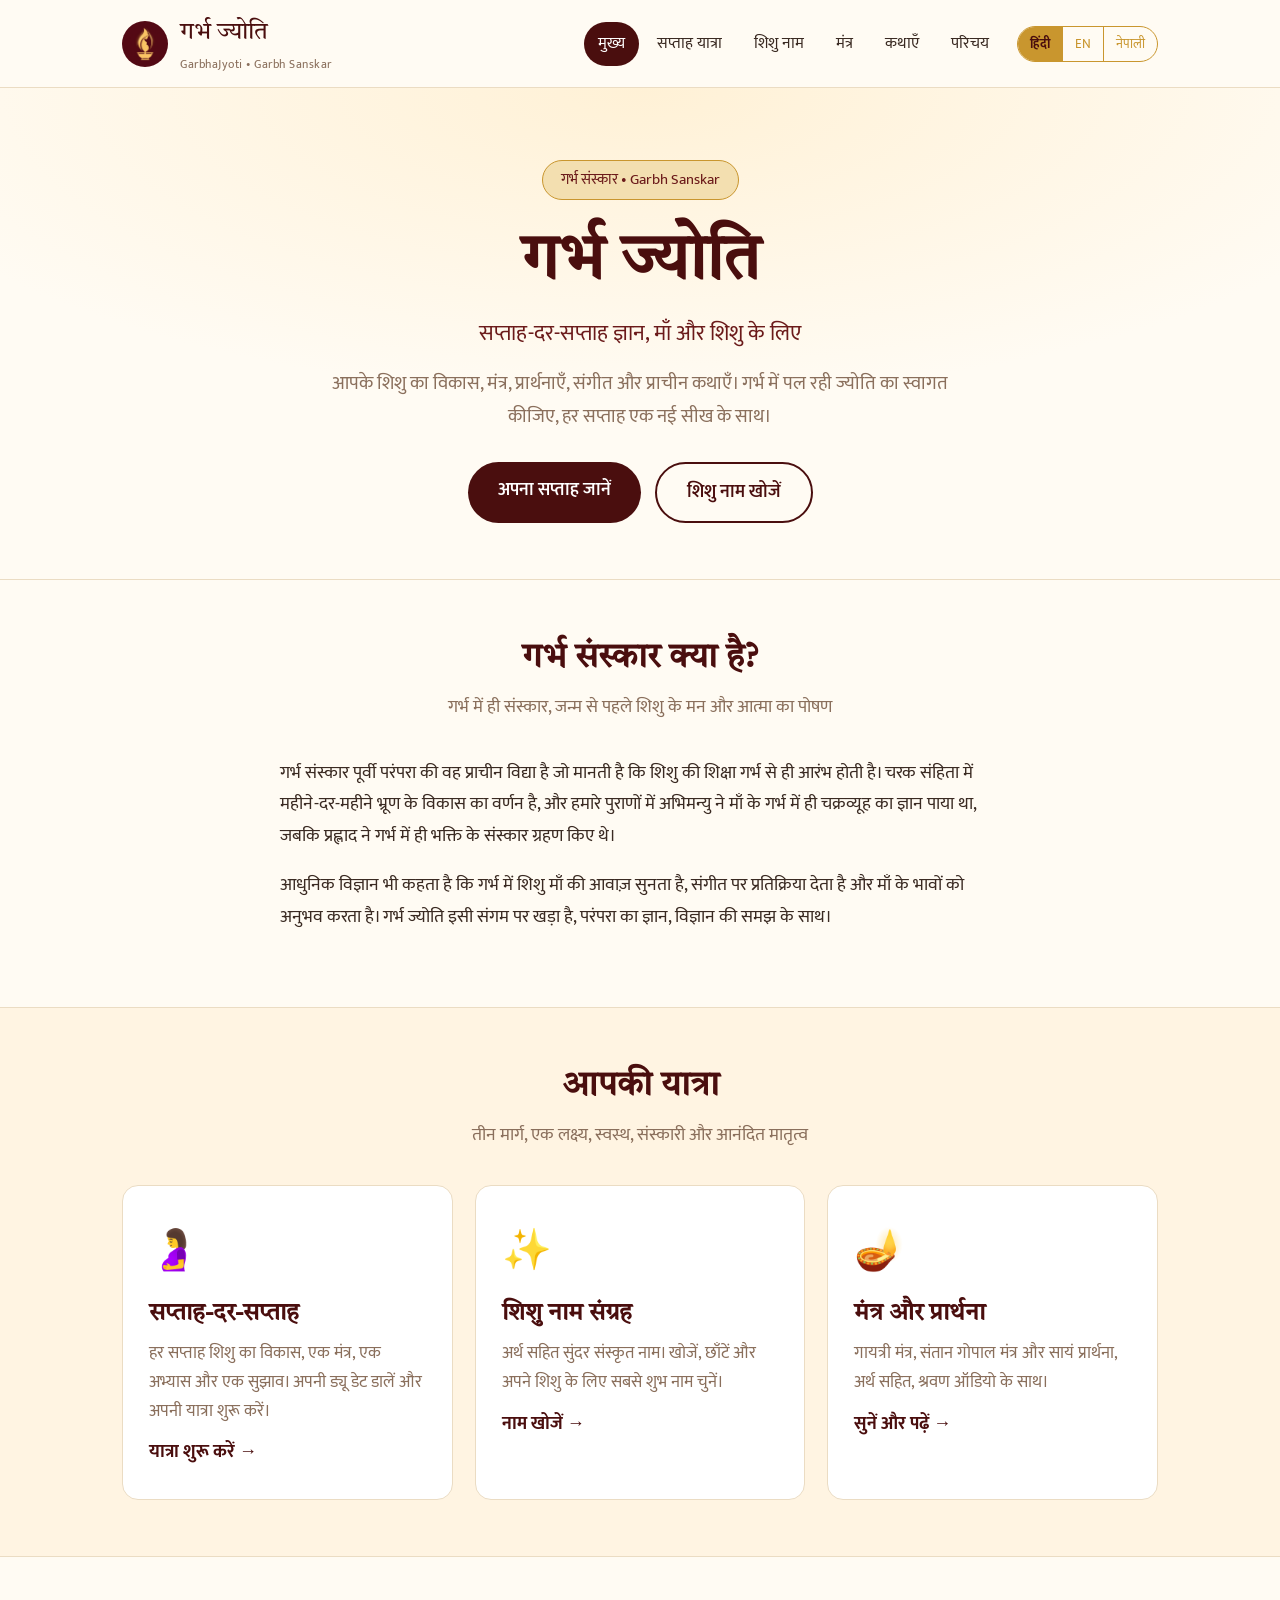
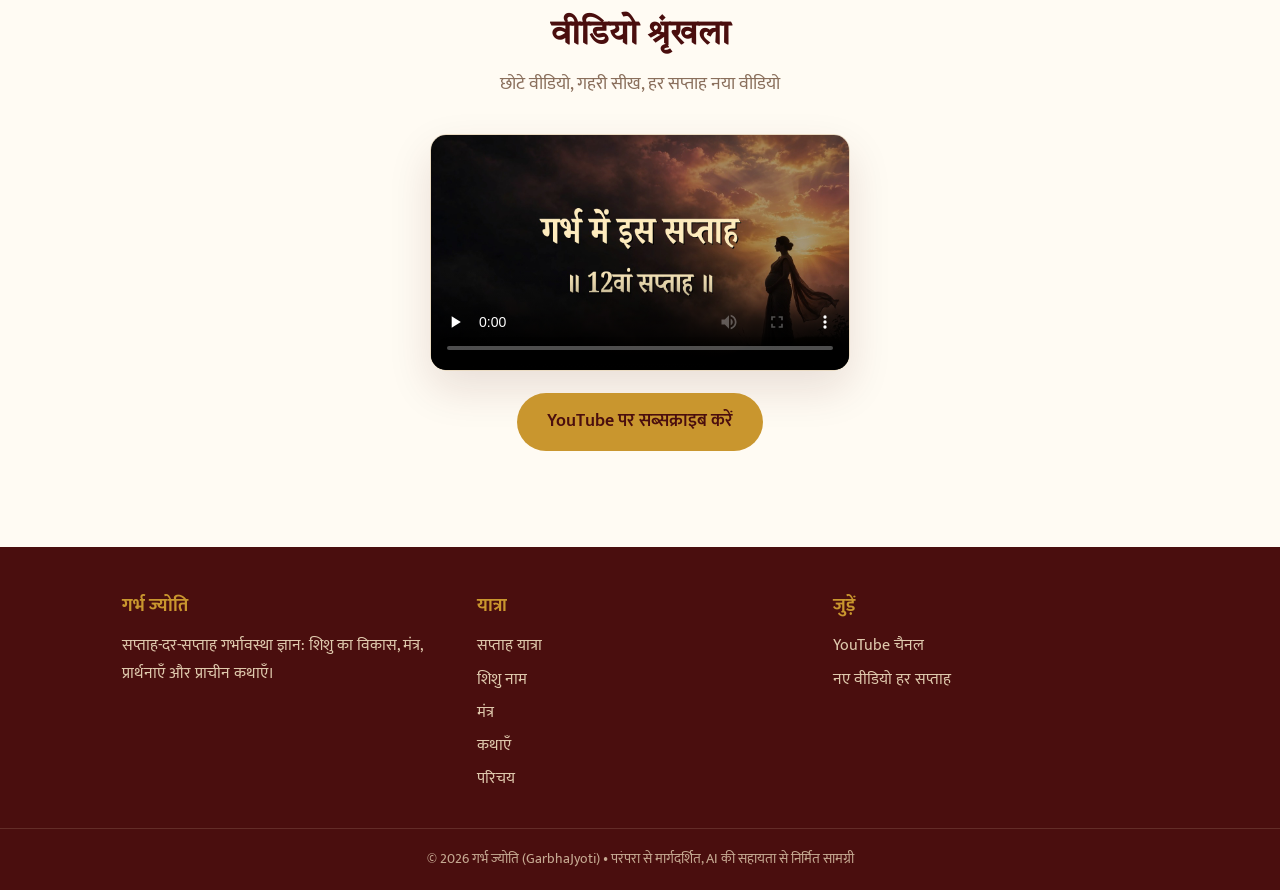
==== index.html @ 6e211eab "Bump asset versions for clean cache rollout (i18n v5, weeks v3, stories v2)" ====
<!DOCTYPE html>
<html lang="hi">
<head>
<meta charset="UTF-8">
<meta name="viewport" content="width=device-width, initial-scale=1.0">
<title>गर्भ ज्योति | Garbh Sanskar, सप्ताह-दर-सप्ताह गर्भावस्था ज्ञान</title>
<meta name="description" content="गर्भ ज्योति: शिशु का सप्ताह-दर-सप्ताह विकास, मंत्र, प्रार्थनाएँ, शिशु नाम और प्राचीन कथाएँ। गर्भ संस्कार की परंपरा, आधुनिक विज्ञान के साथ।">
<link rel="preconnect" href="https://fonts.googleapis.com">
<link rel="preconnect" href="https://fonts.gstatic.com" crossorigin>
<link href="https://fonts.googleapis.com/css2?family=Tiro+Devanagari+Hindi&family=Mukta:wght@400;500;600;700&display=swap" rel="stylesheet">
<link rel="stylesheet" href="assets/style.css">
<link rel="icon" href="assets/img/logo.png">
</head>
<body>
<script src="assets/i18n.js?v=5"></script>
<script src="assets/site.js?v=3"></script>

<div class="hero">
  <div class="wrap">
    <span class="kicker" data-i18n="hero_kicker"></span>
    <h1 data-i18n="hero_title"></h1>
    <div class="tagline" data-i18n="hero_tagline"></div>
    <p class="lead" data-i18n="hero_lead"></p>
    <div class="btn-row">
      <a class="btn btn-primary" href="week.html" data-i18n="cta_week"></a>
      <a class="btn btn-outline" href="names.html" data-i18n="cta_names"></a>
    </div>
  </div>
</div>

<section class="block">
  <div class="wrap">
    <h2 data-i18n="what_t"></h2>
    <p class="sub" data-i18n="what_sub"></p>
    <div class="prose">
      <p data-i18n="what_p1"></p>
      <p data-i18n="what_p2"></p>
    </div>
  </div>
</section>

<section class="block" style="background: var(--cream2); border-top: 1px solid var(--line); border-bottom: 1px solid var(--line);">
  <div class="wrap">
    <h2 data-i18n="journey_t"></h2>
    <p class="sub" data-i18n="journey_sub"></p>
    <div class="cards">
      <a class="card" href="week.html">
        <div class="emoji">🤰</div>
        <h3 data-i18n="c1_t"></h3>
        <p data-i18n="c1_d"></p>
        <span class="go" data-i18n="c1_go"></span>
      </a>
      <a class="card" href="names.html">
        <div class="emoji">✨</div>
        <h3 data-i18n="c2_t"></h3>
        <p data-i18n="c2_d"></p>
        <span class="go" data-i18n="c2_go"></span>
      </a>
      <a class="card" href="mantras.html">
        <div class="emoji">🪔</div>
        <h3 data-i18n="c3_t"></h3>
        <p data-i18n="c3_d"></p>
        <span class="go" data-i18n="c3_go"></span>
      </a>
    </div>
  </div>
</section>

<section class="block">
  <div class="wrap">
    <h2 data-i18n="vid_t"></h2>
    <p class="sub" data-i18n="vid_sub"></p>
    <div class="video-wrap">
      <video controls preload="none" poster="assets/img/thumb-week12.jpg">
        <source src="assets/video/pilot-week12-hindi.mp4" type="video/mp4">
      </video>
    </div>
    <p style="text-align:center; margin-top: 22px;">
      <a class="btn btn-gold" href="https://www.youtube.com/@garbhajyoti" target="_blank" rel="noopener" data-i18n="cta_sub"></a>
    </p>
  </div>
</section>

</body>
</html>
---- assets/style.css ----
:root {
  --cream: #FFFBF3;
  --cream2: #FFF4E2;
  --maroon: #4A0E0E;
  --maroon2: #6B1A1A;
  --gold: #C9962E;
  --gold-soft: #F3DFB0;
  --ink: #3A2A22;
  --muted: #8A6F5C;
  --card: #FFFFFF;
  --line: #EBDCC3;
  --radius: 16px;
}
* { box-sizing: border-box; margin: 0; padding: 0; }
html { scroll-behavior: smooth; }
body {
  font-family: "Mukta", "Noto Sans Devanagari", sans-serif;
  background: var(--cream);
  color: var(--ink);
  line-height: 1.75;
  font-size: 18px;
}
h1, h2, h3, .serif {
  font-family: "Tiro Devanagari Hindi", "Noto Serif Devanagari", serif;
  color: var(--maroon);
  line-height: 1.35;
}
.wrap { max-width: 1080px; margin: 0 auto; padding: 0 22px; }

/* header */
.site-header {
  position: sticky; top: 0; z-index: 50;
  background: rgba(255, 251, 243, 0.96);
  border-bottom: 1px solid var(--line);
  backdrop-filter: blur(6px);
}
.header-inner { display: flex; align-items: center; justify-content: space-between; padding: 12px 22px; max-width: 1080px; margin: 0 auto; }
.brand { display: flex; align-items: center; gap: 12px; text-decoration: none; }
.brand img { width: 46px; height: 46px; border-radius: 50%; }
.brand-name { font-family: "Tiro Devanagari Hindi", serif; font-size: 24px; color: var(--maroon); }
.brand-name small { display: block; font-family: "Mukta", sans-serif; font-size: 12px; color: var(--muted); letter-spacing: 0.5px; }
nav.main-nav { display: flex; gap: 4px; flex-wrap: wrap; }
nav.main-nav a {
  text-decoration: none; color: var(--ink); padding: 8px 14px; border-radius: 999px; font-size: 16px;
}
nav.main-nav a:hover { background: var(--cream2); }
nav.main-nav a.active { background: var(--maroon); color: #fff; }

/* hero */
.hero {
  background: radial-gradient(ellipse 90% 90% at 50% 0%, #FFF1D6 0%, var(--cream) 70%);
  text-align: center; padding: 72px 22px 56px;
  border-bottom: 1px solid var(--line);
}
.hero .kicker {
  display: inline-block; font-size: 15px; color: var(--maroon2);
  background: var(--gold-soft); border: 1px solid var(--gold);
  padding: 6px 18px; border-radius: 999px; margin-bottom: 20px;
}
.hero h1 { font-size: clamp(40px, 6vw, 64px); margin-bottom: 8px; }
.hero .tagline { font-size: 22px; color: var(--maroon2); margin-bottom: 14px; }
.hero p.lead { max-width: 640px; margin: 0 auto 28px; color: var(--muted); font-size: 19px; }
.btn-row { display: flex; gap: 14px; justify-content: center; flex-wrap: wrap; }
.btn {
  display: inline-block; text-decoration: none; padding: 13px 30px; border-radius: 999px;
  font-size: 18px; font-weight: 600; transition: transform 0.15s ease;
}
.btn:hover { transform: translateY(-2px); }
.btn-primary { background: var(--maroon); color: #fff; }
.btn-gold { background: var(--gold); color: var(--maroon); }
.btn-outline { border: 2px solid var(--maroon); color: var(--maroon); }

/* sections */
section.block { padding: 56px 0; }
section.block h2 { font-size: 34px; margin-bottom: 10px; text-align: center; }
section.block .sub { text-align: center; color: var(--muted); max-width: 640px; margin: 0 auto 34px; }
.cards { display: grid; grid-template-columns: repeat(auto-fit, minmax(280px, 1fr)); gap: 22px; }
.card {
  background: var(--card); border: 1px solid var(--line); border-radius: var(--radius);
  padding: 30px 26px; text-decoration: none; color: inherit; display: block;
  transition: transform 0.15s ease, box-shadow 0.15s ease;
}
a.card:hover { transform: translateY(-4px); box-shadow: 0 14px 34px rgba(74, 14, 14, 0.10); }
.card .emoji { font-size: 40px; margin-bottom: 12px; }
.card h3 { font-size: 24px; margin-bottom: 8px; }
.card p { color: var(--muted); font-size: 16.5px; }
.card .go { color: var(--maroon); font-weight: 700; margin-top: 12px; display: inline-block; }

.prose { max-width: 720px; margin: 0 auto; }
.prose p { margin-bottom: 18px; }
.prose h2 { text-align: left; margin: 34px 0 12px; font-size: 28px; }

/* week page */
.tracker {
  background: var(--maroon); color: #FFEFD2; border-radius: var(--radius);
  padding: 34px 30px; margin: 34px 0; text-align: center;
}
.tracker h2 { color: #FFEFD2; margin-bottom: 6px; }
.tracker p { opacity: 0.85; margin-bottom: 18px; }
.tracker input[type="date"] {
  font-size: 18px; padding: 12px 18px; border-radius: 12px; border: none; margin-right: 10px;
  font-family: inherit;
}
.weeknav { display: flex; flex-wrap: wrap; gap: 8px; justify-content: center; margin: 26px 0 8px; }
.weeknav button {
  width: 46px; height: 46px; border-radius: 12px; border: 1px solid var(--line);
  background: #fff; font-size: 16px; cursor: pointer; font-family: inherit; color: var(--muted);
}
.weeknav button.ready { background: var(--cream2); border-color: var(--gold); color: var(--maroon); font-weight: 700; }
.weeknav button.sel { background: var(--maroon); color: #fff; border-color: var(--maroon); }
.week-detail {
  background: var(--card); border: 1px solid var(--line); border-radius: var(--radius);
  padding: 36px 32px; margin-top: 26px;
}
.week-detail .wk { font-size: 15px; color: var(--gold); font-weight: 700; letter-spacing: 1px; }
.week-detail h2 { text-align: left; font-size: 32px; margin: 4px 0 16px; }
.fact { display: flex; gap: 14px; margin-bottom: 18px; }
.fact .ic { font-size: 26px; flex-shrink: 0; }
.fact h4 { font-size: 17px; color: var(--maroon2); margin-bottom: 2px; }
.fact p { font-size: 17px; }
.soon { text-align: center; padding: 40px 20px; color: var(--muted); }

/* names */
.filters { display: flex; gap: 10px; flex-wrap: wrap; justify-content: center; margin: 26px 0; align-items: center; }
.filters input[type="search"] {
  font-size: 18px; padding: 12px 20px; border-radius: 999px; border: 1px solid var(--line);
  width: min(420px, 90%); font-family: inherit; background: #fff;
}
.pill {
  border: 1px solid var(--line); background: #fff; border-radius: 999px; padding: 10px 20px;
  font-size: 16px; cursor: pointer; font-family: inherit;
}
.pill.sel { background: var(--maroon); color: #fff; border-color: var(--maroon); }
.name-grid { display: grid; grid-template-columns: repeat(auto-fill, minmax(240px, 1fr)); gap: 16px; margin-top: 10px; }
.name-card { background: var(--card); border: 1px solid var(--line); border-radius: 14px; padding: 20px; }
.name-card .nm { font-family: "Tiro Devanagari Hindi", serif; font-size: 24px; color: var(--maroon); }
.name-card .lt { font-size: 14px; color: var(--muted); letter-spacing: 0.5px; }
.name-card .mn { margin-top: 8px; font-size: 16.5px; }
.name-card .tags { margin-top: 10px; display: flex; gap: 8px; flex-wrap: wrap; }
.tag { font-size: 13px; background: var(--cream2); border: 1px solid var(--gold-soft); color: var(--maroon2); padding: 3px 12px; border-radius: 999px; }
.count { text-align: center; color: var(--muted); margin-top: 18px; }

/* mantras */
.mantra-card {
  background: var(--card); border: 1px solid var(--line); border-radius: var(--radius);
  padding: 34px 32px; margin-bottom: 26px;
}
.mantra-card h3 { font-size: 26px; margin-bottom: 4px; }
.mantra-card .when { color: var(--muted); font-size: 15.5px; margin-bottom: 16px; }
.mantra-text {
  font-family: "Tiro Devanagari Hindi", serif; font-size: 23px; color: var(--maroon);
  background: var(--cream2); border-radius: 12px; padding: 22px 24px; margin-bottom: 16px; line-height: 2;
}
.mantra-card .meaning { margin-bottom: 16px; }
.mantra-card .meaning h4 { color: var(--maroon2); font-size: 16px; margin-bottom: 2px; }
audio { width: 100%; margin-top: 6px; }

/* video */
.video-wrap { max-width: 420px; margin: 0 auto; border-radius: var(--radius); overflow: hidden; border: 1px solid var(--line); box-shadow: 0 18px 44px rgba(74,14,14,.12); }
.video-wrap video { width: 100%; display: block; }

/* footer */
footer.site-footer { background: var(--maroon); color: #EFDDBE; margin-top: 40px; }
.footer-inner { max-width: 1080px; margin: 0 auto; padding: 44px 22px 30px; display: grid; grid-template-columns: repeat(auto-fit, minmax(240px, 1fr)); gap: 30px; }
footer.site-footer h4 { color: var(--gold); margin-bottom: 10px; font-size: 18px; }
footer.site-footer a { color: #EFDDBE; text-decoration: none; }
footer.site-footer a:hover { text-decoration: underline; }
footer.site-footer p, footer.site-footer li { font-size: 15.5px; opacity: 0.9; }
footer.site-footer ul { list-style: none; }
footer.site-footer li { margin-bottom: 6px; }
.copyright { text-align: center; padding: 18px; border-top: 1px solid rgba(239,221,190,.2); font-size: 14px; opacity: 0.75; }

@media (max-width: 720px) {
  body { font-size: 17px; }
  nav.main-nav a { padding: 6px 10px; font-size: 15px; }
  .brand-name { font-size: 20px; }
  .week-detail { padding: 26px 20px; }
  .tracker input[type="date"] { margin-bottom: 10px; width: 100%; }
}

/* Language toggle */
.nav-wrap { display: flex; align-items: center; gap: 14px; }
.lang-toggle { display: flex; border: 1.5px solid var(--gold); border-radius: 999px; overflow: hidden; }
.lang-toggle button { background: transparent; border: 0; color: var(--gold); font-family: inherit; font-size: 0.82rem; padding: 6px 12px; cursor: pointer; }
.lang-toggle button + button { border-left: 1px solid var(--gold); }
.lang-toggle button.sel { background: var(--gold); color: var(--maroon); font-weight: 700; }
@media (max-width: 720px) {
  .nav-wrap { width: 100%; justify-content: space-between; }
  .header-inner { flex-wrap: wrap; }
}
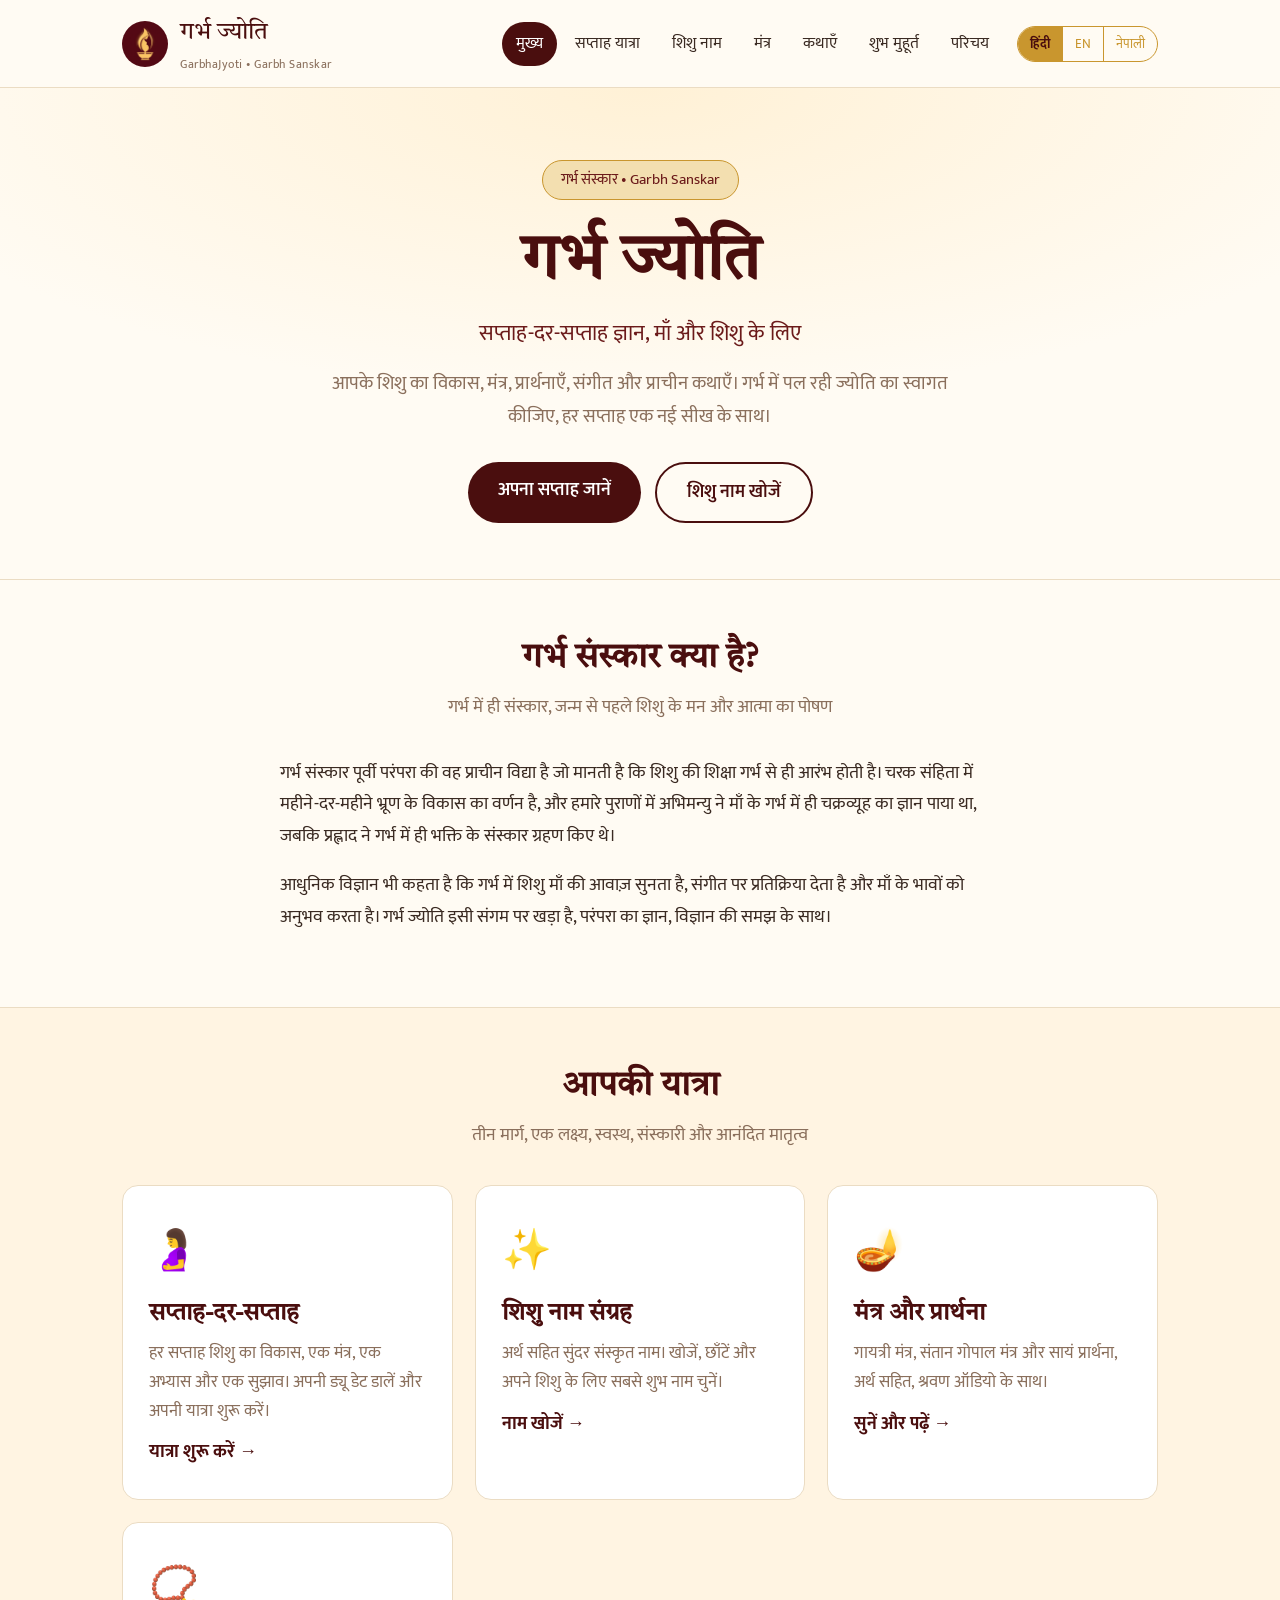
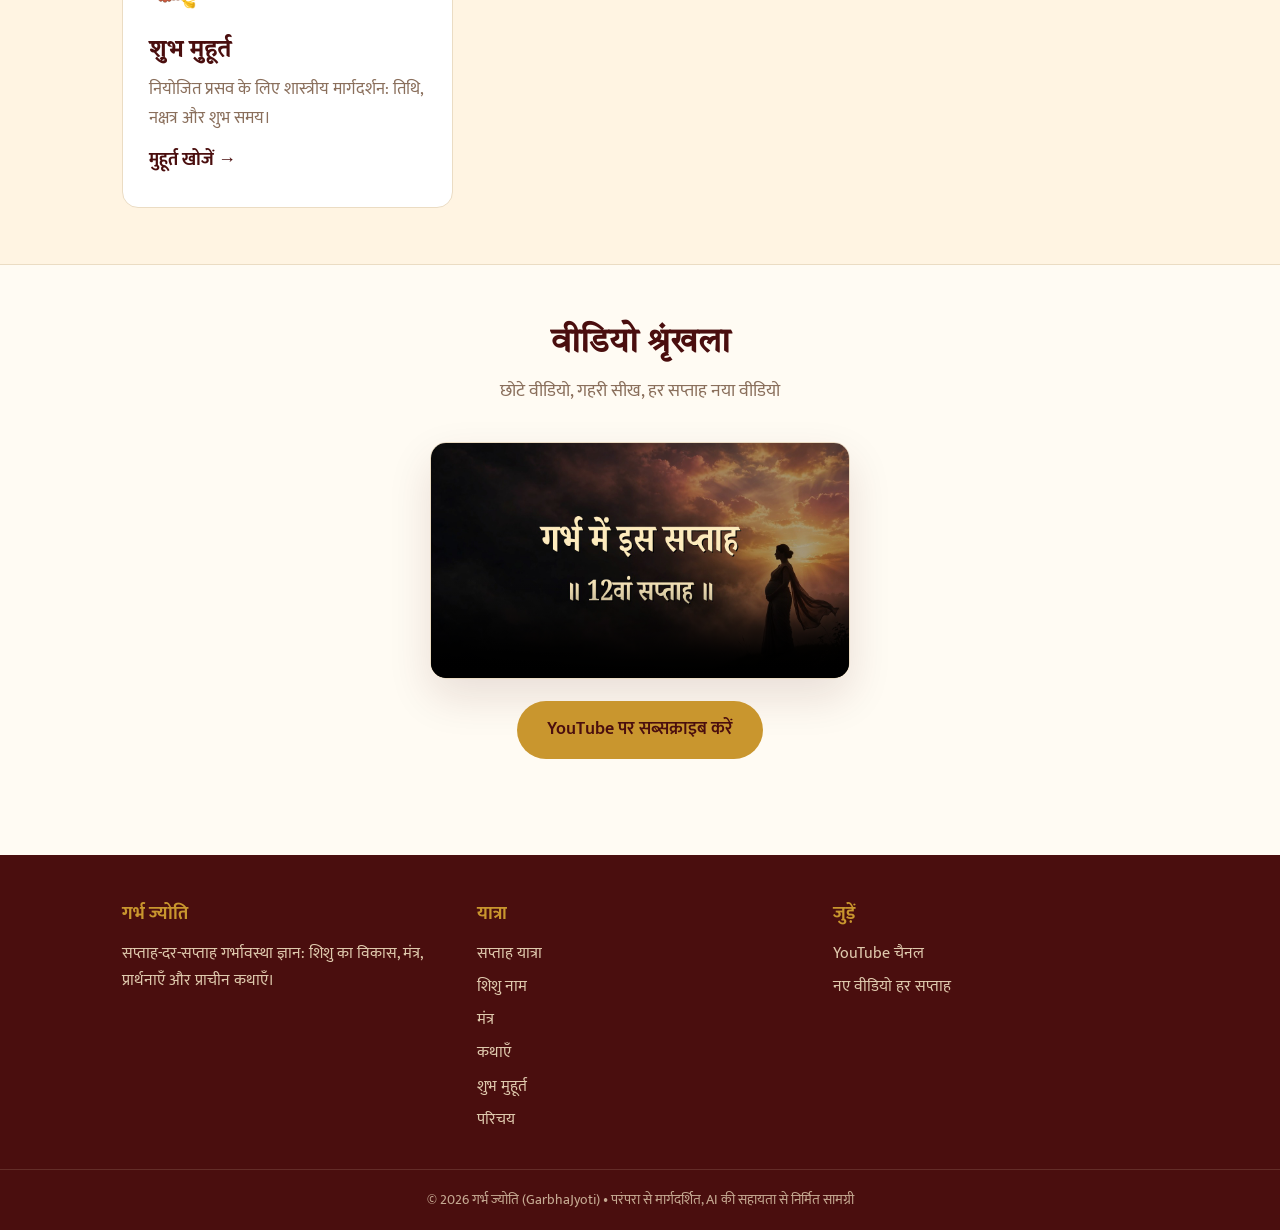
==== commit d8c68f91: "Add Shubh Muhurta page: auspicious timing for planned delivery (panchanga, lagna, numerology, time z" ====
--- a/index.html
+++ b/index.html
@@ -12,8 +12,8 @@
 <link rel="icon" href="assets/img/logo.png">
 </head>
 <body>
-<script src="assets/i18n.js?v=5"></script>
-<script src="assets/site.js?v=3"></script>
+<script src="assets/i18n.min.js?v=10"></script>
+<script src="assets/site.min.js?v=10"></script>
 
 <div class="hero">
   <div class="wrap">
@@ -62,6 +62,12 @@
         <p data-i18n="c3_d"></p>
         <span class="go" data-i18n="c3_go"></span>
       </a>
+      <a class="card" href="shubh-muhurta.html">
+        <div class="emoji">📿</div>
+        <h3 data-i18n="c4_t"></h3>
+        <p data-i18n="c4_d"></p>
+        <span class="go" data-i18n="c4_go"></span>
+      </a>
     </div>
   </div>
 </section>
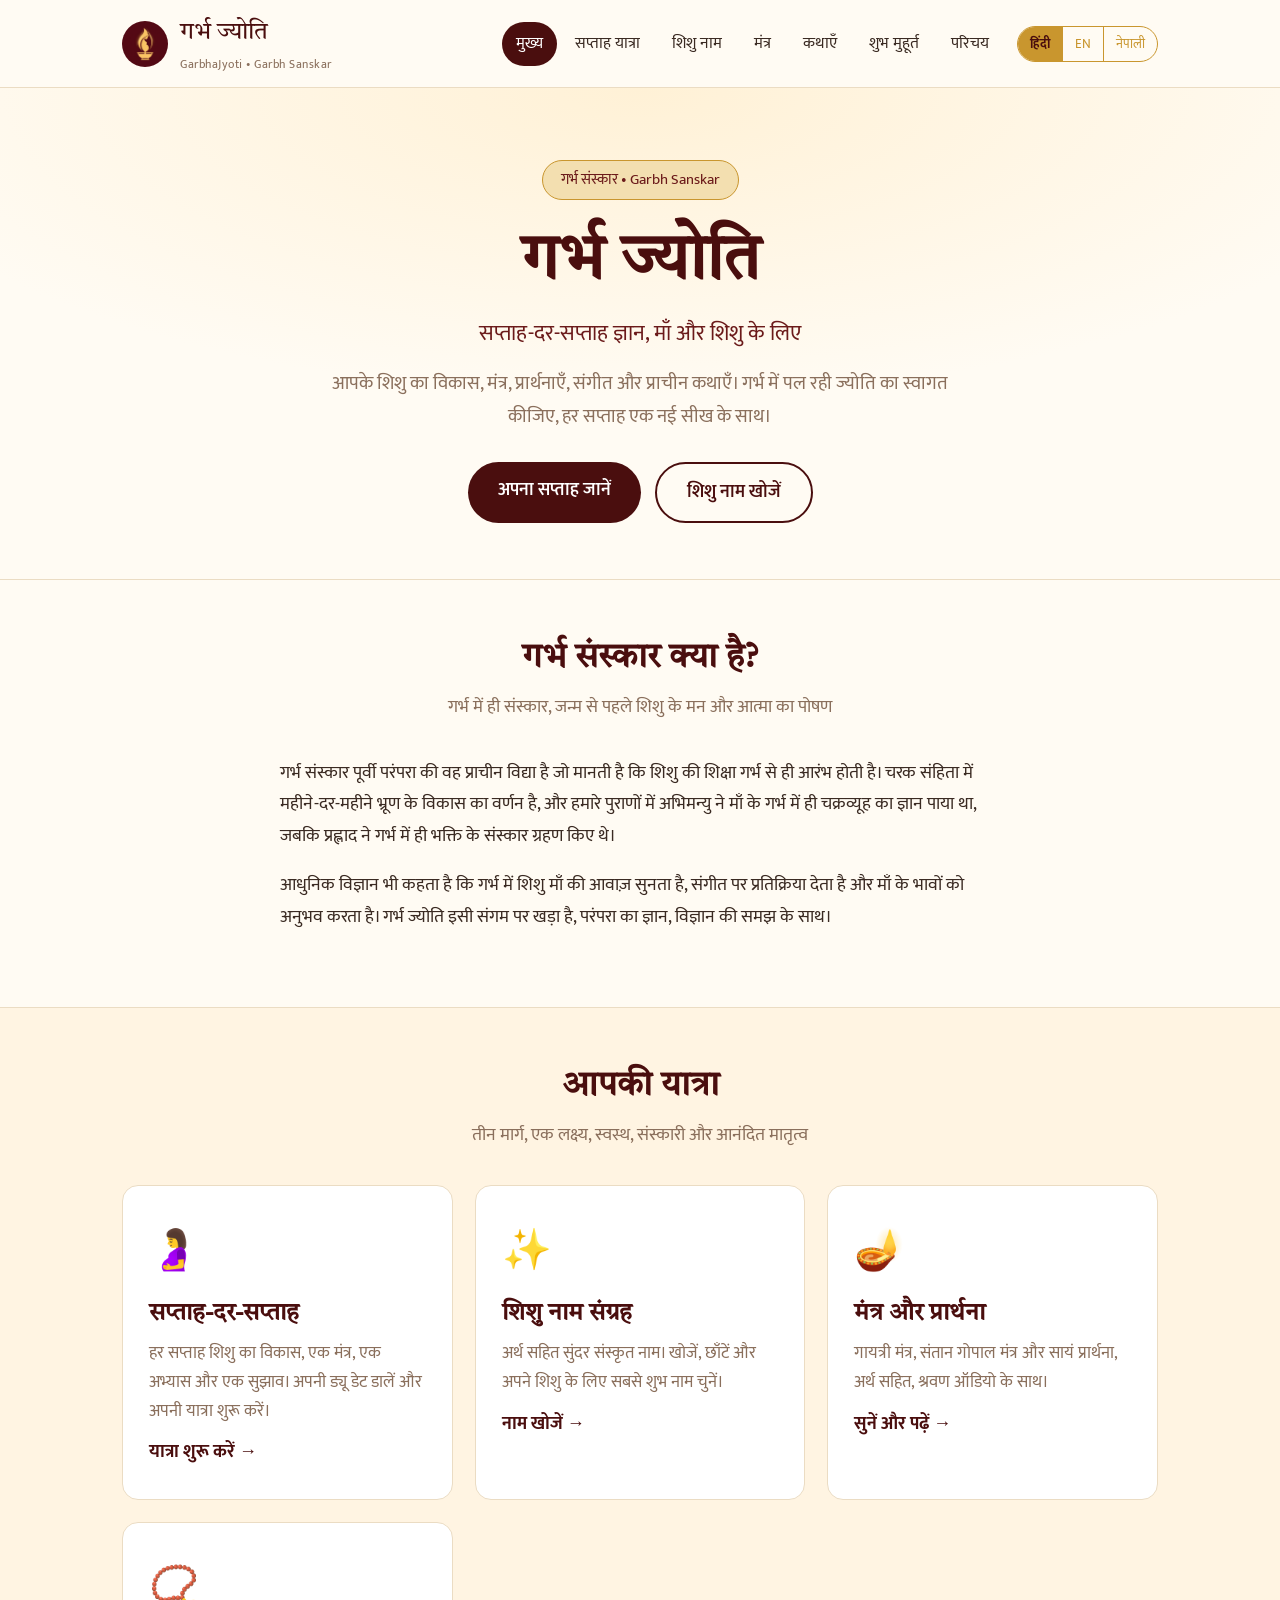
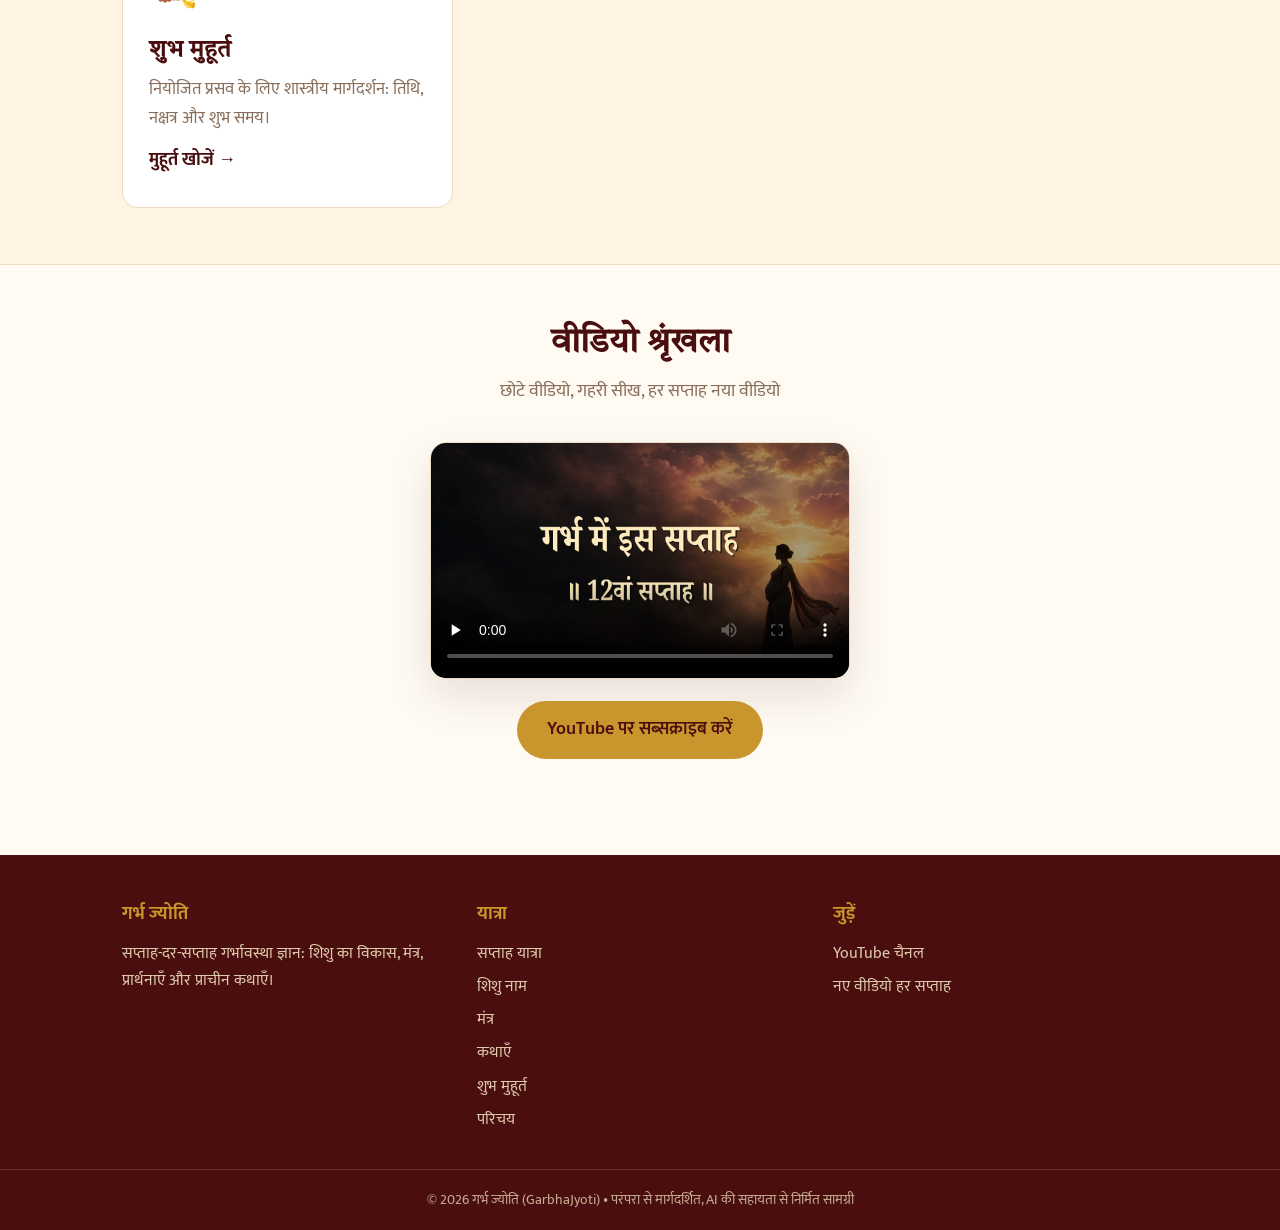
==== commit b4c9f084: "Shubh Muhurta: classical refinements (Gandmoola pada, eclipse/Sankranti, Abhijit, hora) + date picke" ====
--- a/index.html
+++ b/index.html
@@ -12,8 +12,8 @@
 <link rel="icon" href="assets/img/logo.png">
 </head>
 <body>
-<script src="assets/i18n.min.js?v=10"></script>
-<script src="assets/site.min.js?v=10"></script>
+<script src="assets/i18n.min.js?v=11"></script>
+<script src="assets/site.min.js?v=11"></script>
 
 <div class="hero">
   <div class="wrap">
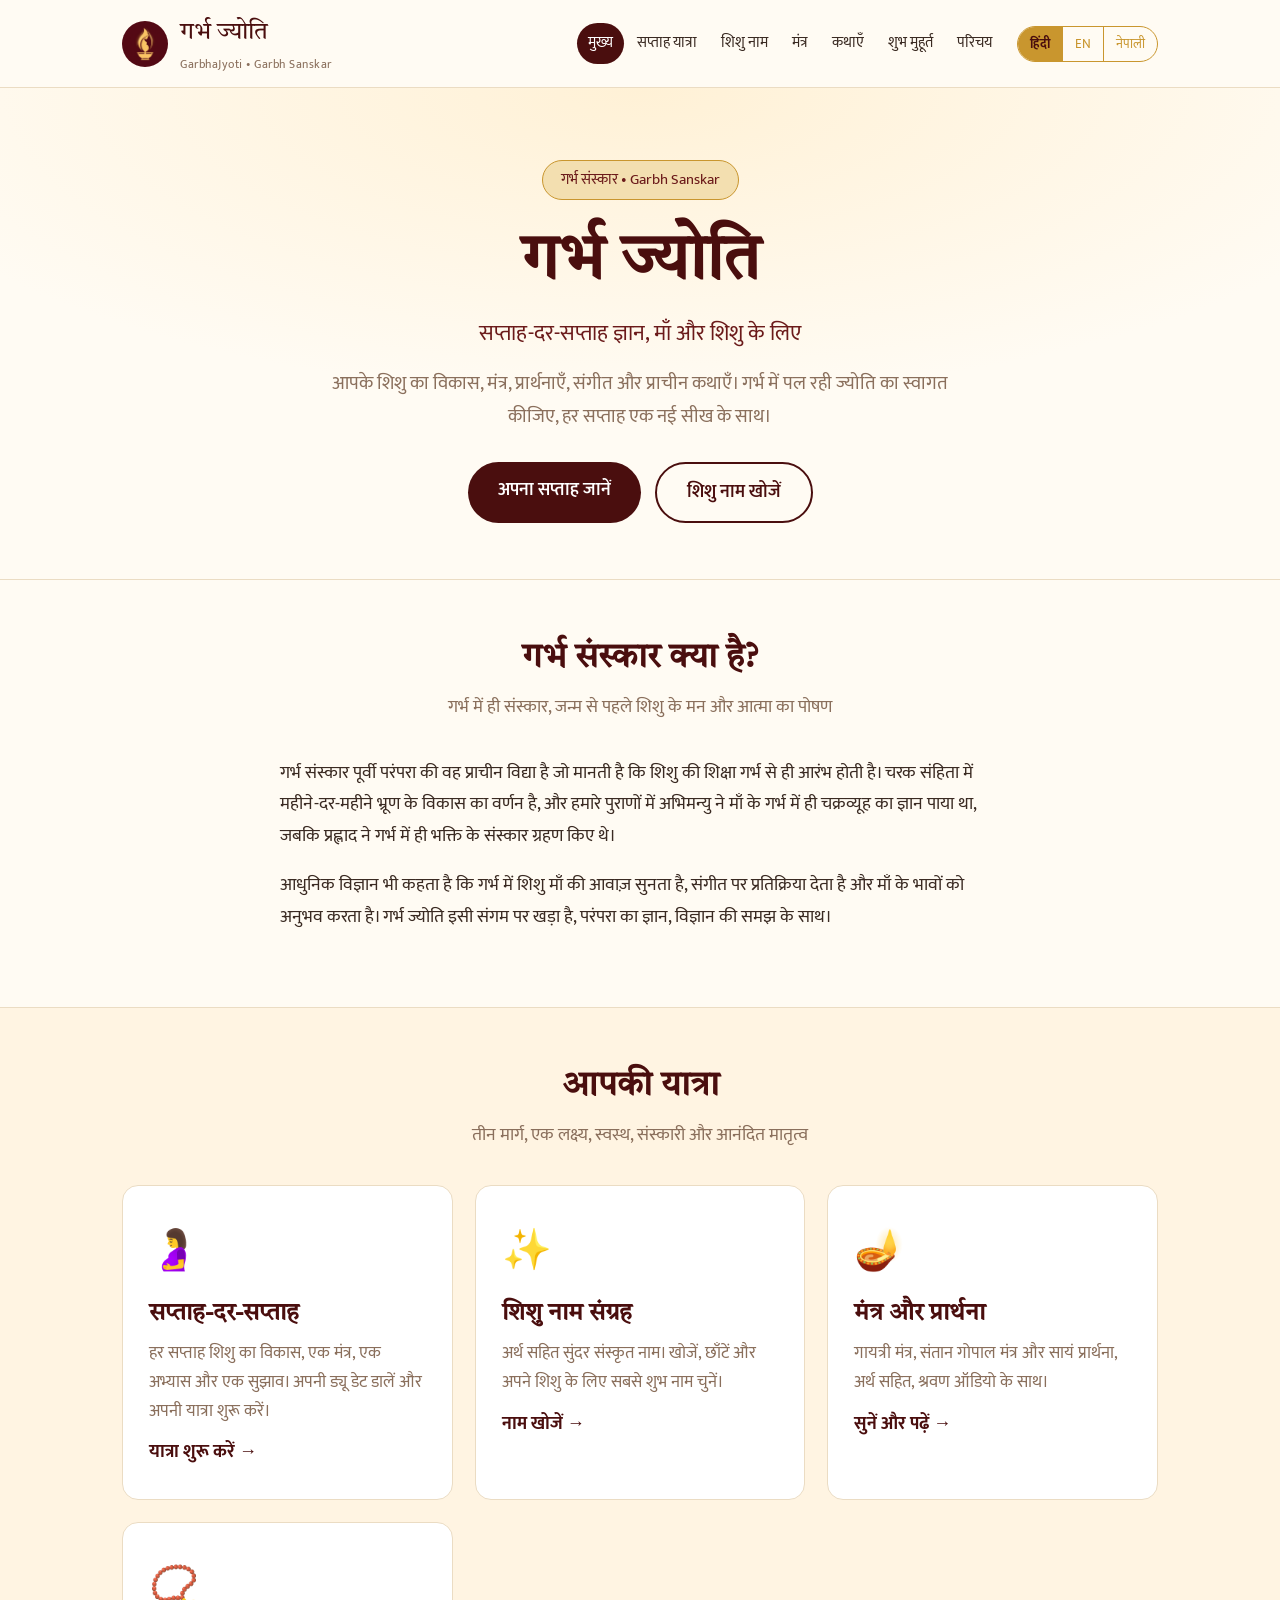
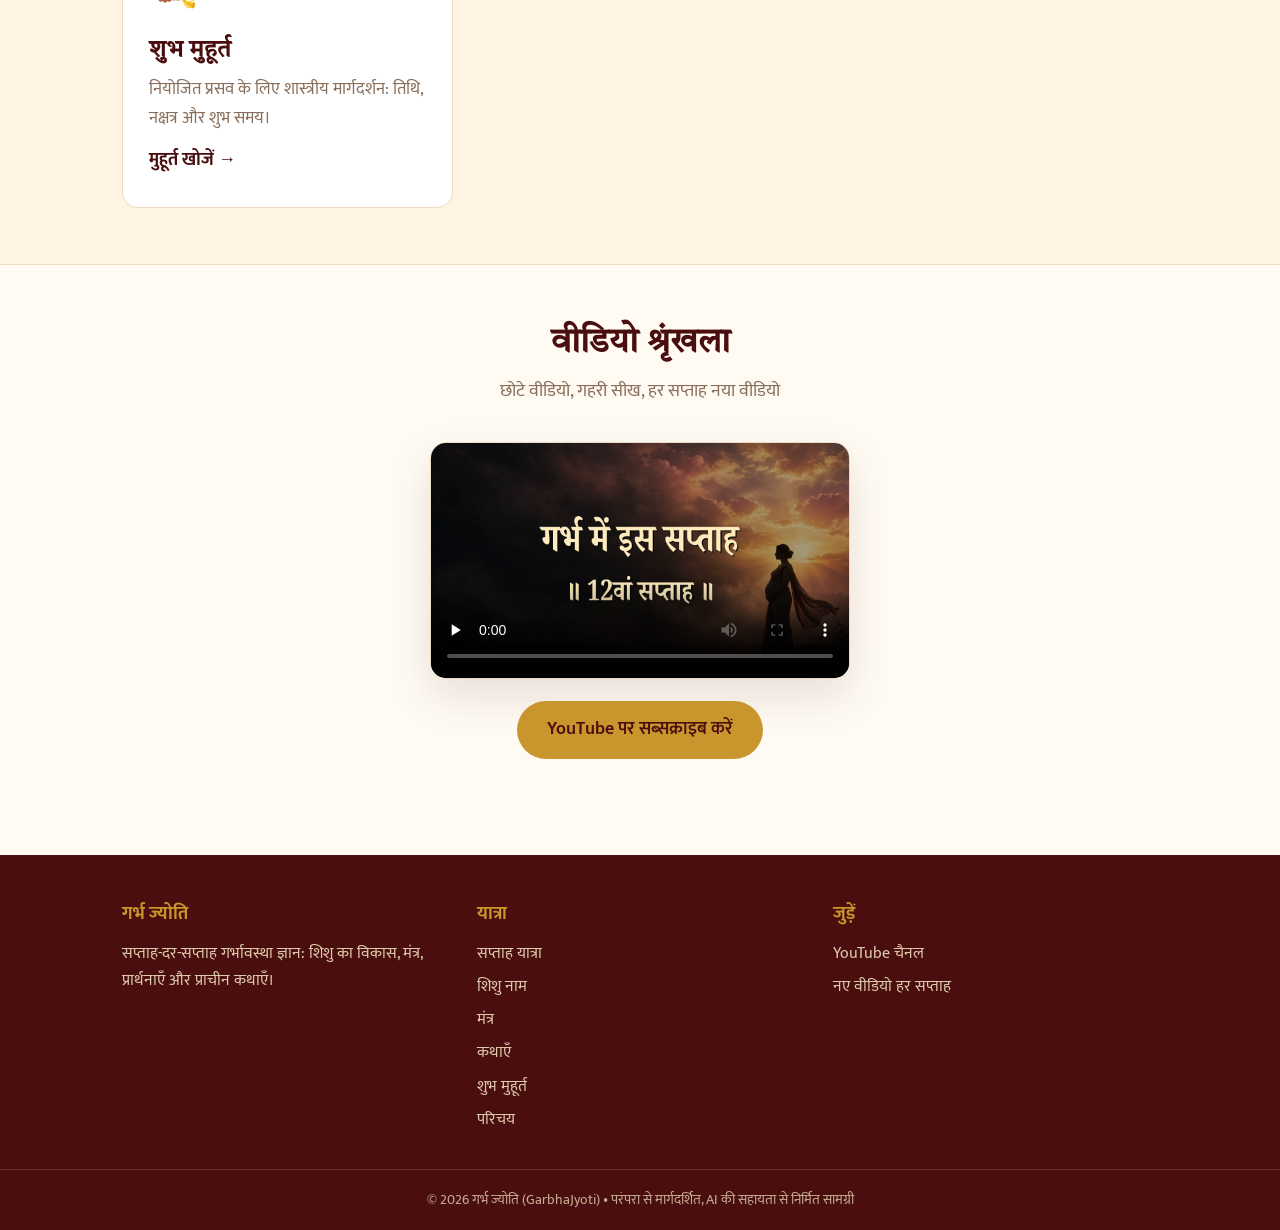
==== commit 558873ab: "Shubh Muhurta: Mulank + Bhagyank numerology; single-line desktop nav (tighter menu, shorter label)" ====
--- a/index.html
+++ b/index.html
@@ -12,8 +12,8 @@
 <link rel="icon" href="assets/img/logo.png">
 </head>
 <body>
-<script src="assets/i18n.min.js?v=11"></script>
-<script src="assets/site.min.js?v=11"></script>
+<script src="assets/i18n.min.js?v=12"></script>
+<script src="assets/site.min.js?v=12"></script>
 
 <div class="hero">
   <div class="wrap">
--- a/assets/style.css
+++ b/assets/style.css
@@ -39,9 +39,9 @@
 .brand img { width: 46px; height: 46px; border-radius: 50%; }
 .brand-name { font-family: "Tiro Devanagari Hindi", serif; font-size: 24px; color: var(--maroon); }
 .brand-name small { display: block; font-family: "Mukta", sans-serif; font-size: 12px; color: var(--muted); letter-spacing: 0.5px; }
-nav.main-nav { display: flex; gap: 4px; flex-wrap: wrap; }
+nav.main-nav { display: flex; gap: 2px; flex-wrap: wrap; align-items: center; }
 nav.main-nav a {
-  text-decoration: none; color: var(--ink); padding: 8px 14px; border-radius: 999px; font-size: 16px;
+  text-decoration: none; color: var(--ink); padding: 7px 11px; border-radius: 999px; font-size: 15px; white-space: nowrap;
 }
 nav.main-nav a:hover { background: var(--cream2); }
 nav.main-nav a.active { background: var(--maroon); color: #fff; }
